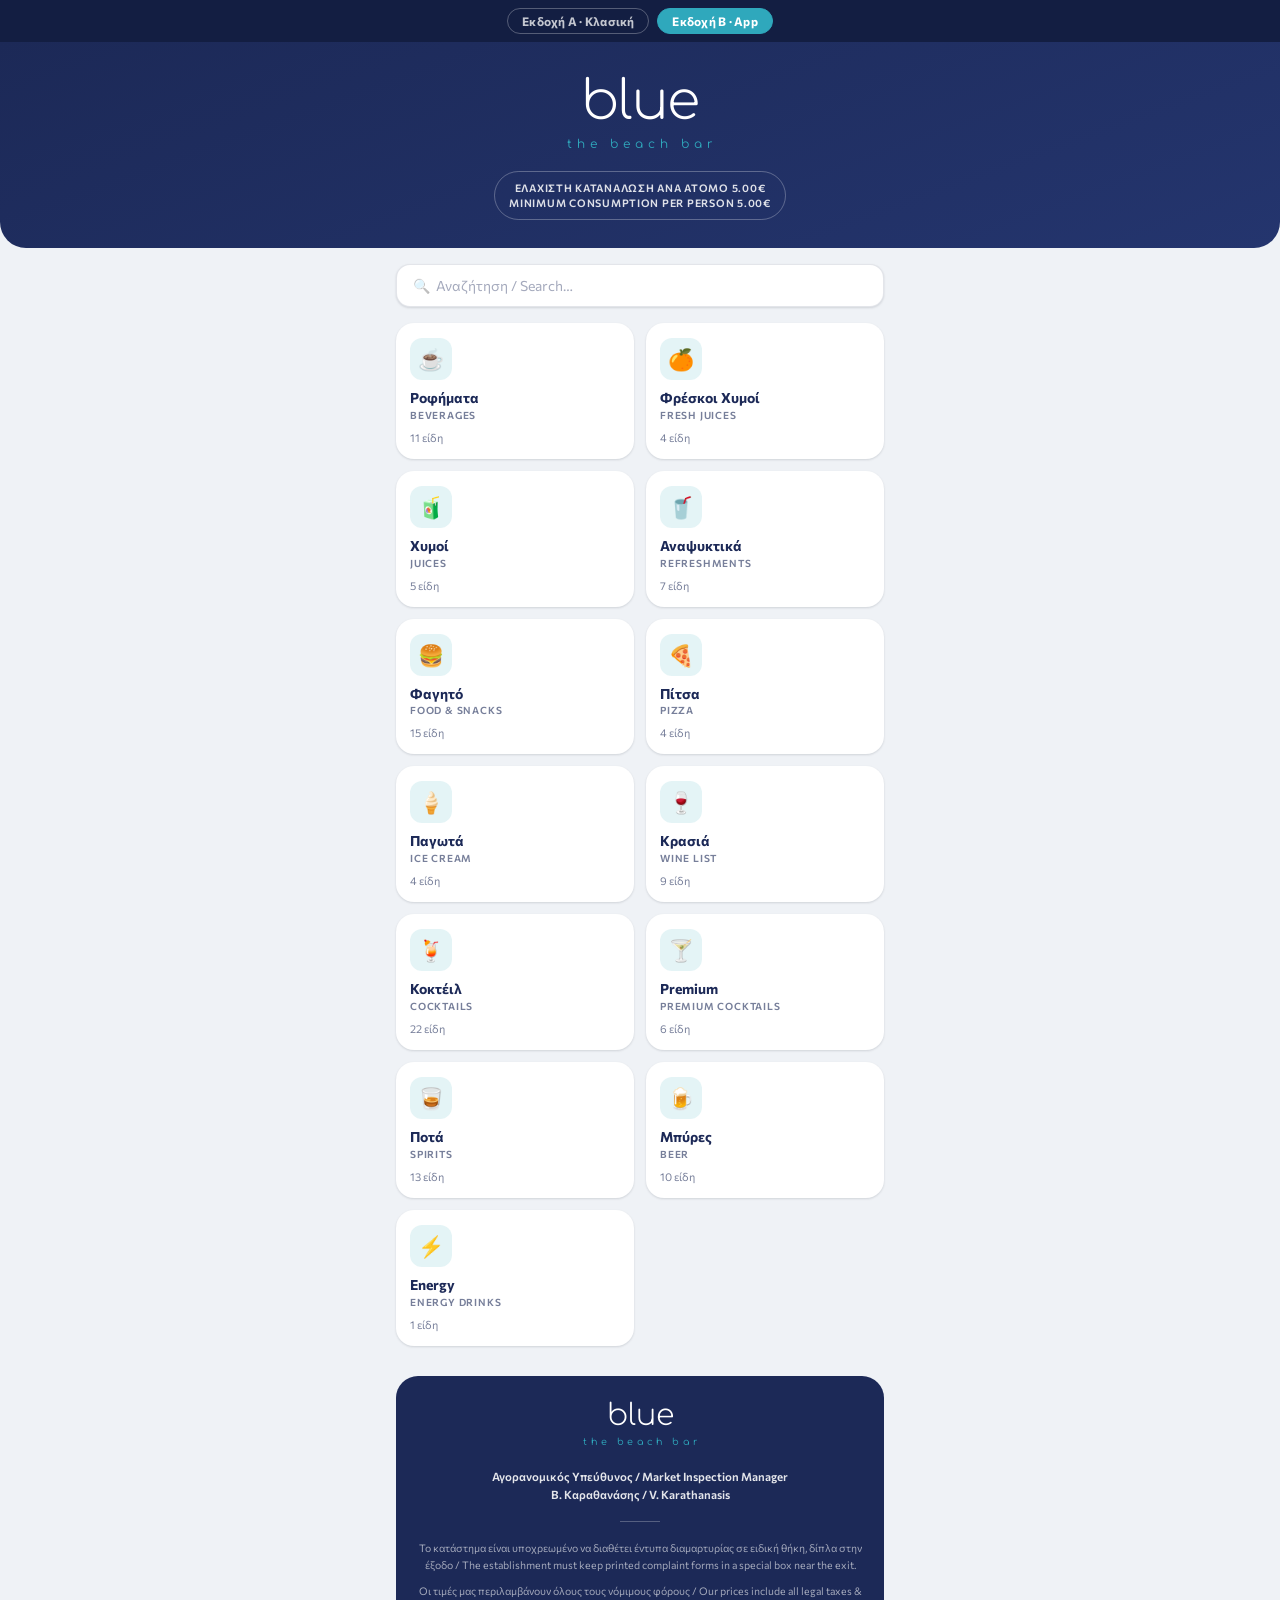
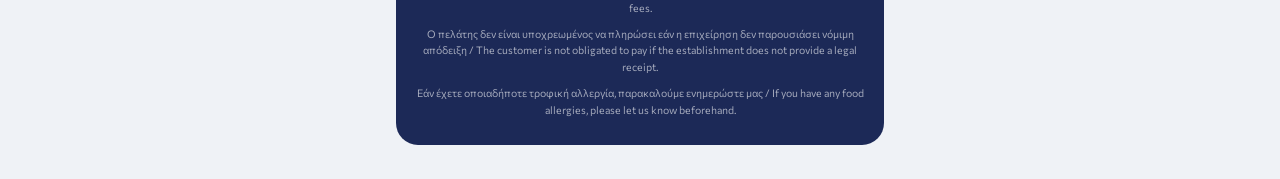
==== v2.html @ 61b1cc61 "Add app-style second design version with version-switcher tabs A sticky tab bar on both pages switch" ====
<!DOCTYPE html>
<html lang="el">
<head>
  <meta charset="utf-8">
  <meta name="viewport" content="width=device-width, initial-scale=1">
  <title>blue — the beach bar · Μενού (Εκδοχή Β)</title>
  <meta name="description" content="blue — the beach bar. Ψηφιακός κατάλογος σε στυλ εφαρμογής: κατηγορίες, αναζήτηση, τιμές.">
  <link rel="preconnect" href="https://fonts.googleapis.com">
  <link rel="preconnect" href="https://fonts.gstatic.com" crossorigin>
  <link href="https://fonts.googleapis.com/css2?family=Comfortaa:wght@300;400;500;700&family=Commissioner:wght@300;400;500;600;700;800&display=swap" rel="stylesheet">
  <link rel="stylesheet" href="version-tabs.css">
  <link rel="stylesheet" href="v2.css">
  <script src="menu-data.js" defer></script>
  <script src="v2.js" defer></script>
</head>
<body>

<nav class="version-tabs" aria-label="Εκδοχές σχεδίασης">
  <a href="index.html">Εκδοχή Α · Κλασική</a>
  <a href="v2.html" class="active" aria-current="page">Εκδοχή Β · App</a>
</nav>

<div id="app"></div>

</body>
</html>
---- version-tabs.css ----
/* Shared switcher between the two design versions (Εκδοχή Α / Εκδοχή Β) */

.version-tabs {
  position: sticky;
  top: 0;
  z-index: 60;
  height: 42px;
  box-sizing: border-box;
  display: flex;
  align-items: center;
  justify-content: center;
  gap: 8px;
  background: #131E42;
}

.version-tabs a {
  border: 1px solid rgba(255, 255, 255, 0.28);
  border-radius: 999px;
  padding: 5px 14px;
  font-family: 'Commissioner', sans-serif;
  font-size: 12px;
  font-weight: 700;
  letter-spacing: 0.02em;
  color: rgba(255, 255, 255, 0.75);
  text-decoration: none;
  white-space: nowrap;
}

.version-tabs a:hover {
  color: #FFFFFF;
  border-color: rgba(255, 255, 255, 0.6);
}

.version-tabs a.active {
  background: var(--accent, #2FA8BC);
  border-color: var(--accent, #2FA8BC);
  color: #FFFFFF;
}
---- v2.css ----
/* blue — the beach bar · Εκδοχή Β (app-style digital menu) */

:root {
  --accent: #2FA8BC;
  --navy: #1C2957;
  --bg: #EFF2F6;
  --muted: rgba(28, 41, 87, 0.6);
  --card-shadow: 0 1px 2px rgba(16, 24, 40, 0.06), 0 1px 3px rgba(16, 24, 40, 0.08);
}

html {
  scroll-behavior: smooth;
}

body {
  margin: 0;
  background: var(--bg);
  font-family: 'Commissioner', 'Comfortaa', sans-serif;
  color: var(--navy);
  -webkit-font-smoothing: antialiased;
}

a {
  text-decoration: none;
  color: inherit;
}

button {
  font: inherit;
  color: inherit;
  background: none;
  border: none;
  padding: 0;
  cursor: pointer;
}

.shell {
  max-width: 520px;
  margin: 0 auto;
}

/* Home: hero */

.hero {
  background: linear-gradient(160deg, #1C2957 0%, #24356E 100%);
  border-radius: 0 0 26px 26px;
  text-align: center;
  padding: 36px 20px 28px;
}

.hero-logo {
  font-family: 'Comfortaa', sans-serif;
  font-weight: 300;
  font-size: 54px;
  line-height: 0.9;
  color: #FFFFFF;
  letter-spacing: -0.02em;
}

.hero-tagline {
  font-family: 'Comfortaa', sans-serif;
  font-size: 12px;
  color: var(--accent);
  letter-spacing: 0.4em;
  text-indent: 0.4em;
  margin-top: 10px;
}

.hero-badge {
  display: inline-block;
  border: 1px solid rgba(255, 255, 255, 0.28);
  color: rgba(255, 255, 255, 0.85);
  font-size: 10.5px;
  font-weight: 600;
  letter-spacing: 0.07em;
  text-transform: uppercase;
  padding: 8px 14px;
  border-radius: 999px;
  margin-top: 20px;
  line-height: 1.5;
}

/* Home: search */

.search-wrap {
  padding: 16px 16px 0;
}

.search {
  width: 100%;
  box-sizing: border-box;
  background: #FFFFFF;
  border: 1px solid rgba(28, 41, 87, 0.12);
  border-radius: 14px;
  box-shadow: var(--card-shadow);
  padding: 12px 16px;
  font: inherit;
  font-size: 14px;
  color: var(--navy);
  outline: none;
}

.search::placeholder {
  color: rgba(28, 41, 87, 0.4);
}

.search:focus {
  border-color: var(--accent);
}

/* Home: category grid */

.grid {
  display: grid;
  grid-template-columns: repeat(2, 1fr);
  gap: 12px;
  padding: 16px;
}

.tile {
  display: flex;
  flex-direction: column;
  align-items: flex-start;
  gap: 10px;
  background: #FFFFFF;
  border-radius: 18px;
  padding: 15px 14px;
  box-shadow: var(--card-shadow);
  text-align: left;
}

.tile:hover .tile-name {
  color: var(--accent);
}

.tile-icon {
  width: 42px;
  height: 42px;
  border-radius: 12px;
  background: rgba(47, 168, 188, 0.13);
  display: grid;
  place-items: center;
  font-size: 21px;
}

.tile-name {
  font-size: 14px;
  font-weight: 700;
  line-height: 1.2;
}

.tile-sub {
  font-size: 10px;
  font-weight: 600;
  letter-spacing: 0.08em;
  text-transform: uppercase;
  color: var(--muted);
  margin-top: 2px;
}

.tile-count {
  font-size: 11px;
  color: var(--muted);
}

/* Category screen */

.appbar {
  position: sticky;
  top: 42px; /* below the version-tabs bar */
  z-index: 40;
  background: rgba(255, 255, 255, 0.92);
  backdrop-filter: blur(12px);
  -webkit-backdrop-filter: blur(12px);
  border-bottom: 1px solid rgba(28, 41, 87, 0.08);
}

.appbar-row {
  max-width: 520px;
  margin: 0 auto;
  display: flex;
  align-items: center;
  gap: 12px;
  padding: 10px 14px 8px;
}

.back {
  flex-shrink: 0;
  width: 34px;
  height: 34px;
  border-radius: 50%;
  border: 1px solid rgba(28, 41, 87, 0.16);
  background: #FFFFFF;
  display: grid;
  place-items: center;
  font-size: 16px;
  line-height: 1;
}

.back:hover {
  border-color: var(--accent);
  color: var(--accent);
}

.appbar-title {
  font-family: 'Comfortaa', sans-serif;
  font-size: 14.5px;
  font-weight: 700;
  letter-spacing: 0.04em;
  line-height: 1.25;
}

.appbar-note {
  font-size: 10.5px;
  font-weight: 600;
  letter-spacing: 0.05em;
  text-transform: uppercase;
  color: var(--muted);
  margin-top: 1px;
}

.chips {
  max-width: 520px;
  margin: 0 auto;
  display: flex;
  gap: 8px;
  overflow-x: auto;
  scrollbar-width: none;
  padding: 2px 14px 10px;
}

.chips::-webkit-scrollbar {
  display: none;
}

.chip {
  flex-shrink: 0;
  border: 1px solid rgba(28, 41, 87, 0.14);
  background: #FFFFFF;
  border-radius: 999px;
  padding: 6px 12px;
  font-size: 12px;
  font-weight: 600;
  white-space: nowrap;
}

.chip.active {
  background: var(--accent);
  border-color: var(--accent);
  color: #FFFFFF;
}

/* Item cards */

.items {
  display: grid;
  gap: 10px;
  padding: 14px 16px 30px;
}

.subheading {
  font-size: 11.5px;
  font-weight: 800;
  letter-spacing: 0.14em;
  text-transform: uppercase;
  color: var(--accent);
  margin: 10px 2px 0;
}

.card {
  display: flex;
  align-items: flex-start;
  justify-content: space-between;
  gap: 12px;
  background: #FFFFFF;
  border-radius: 16px;
  padding: 13px 14px;
  box-shadow: var(--card-shadow);
}

.card-name {
  font-size: 14.5px;
  font-weight: 700;
  line-height: 1.35;
}

.card-desc {
  font-size: 12px;
  color: var(--muted);
  line-height: 1.5;
  margin-top: 3px;
}

.card-cat {
  display: inline-block;
  font-size: 10px;
  font-weight: 700;
  letter-spacing: 0.06em;
  text-transform: uppercase;
  color: var(--accent);
  background: rgba(47, 168, 188, 0.12);
  border-radius: 999px;
  padding: 3px 9px;
  margin-top: 7px;
}

.card-price {
  flex-shrink: 0;
  font-size: 14.5px;
  font-weight: 800;
  font-variant-numeric: tabular-nums;
  white-space: nowrap;
  color: var(--accent);
}

.section-foot {
  font-size: 11.5px;
  color: var(--muted);
  padding: 2px 4px;
}

.empty {
  text-align: center;
  font-size: 13px;
  color: var(--muted);
  padding: 26px 16px;
}

/* Legal / footer card */

.legal-card {
  background: var(--navy);
  border-radius: 22px;
  margin: 14px 16px 34px;
  padding: 26px 20px;
  text-align: center;
}

.legal-logo {
  font-family: 'Comfortaa', sans-serif;
  font-weight: 300;
  font-size: 30px;
  color: #FFFFFF;
  line-height: 0.9;
}

.legal-tagline {
  font-family: 'Comfortaa', sans-serif;
  font-size: 9.5px;
  color: var(--accent);
  letter-spacing: 0.38em;
  text-indent: 0.38em;
  margin-top: 8px;
}

.legal-inspector {
  font-size: 11.5px;
  font-weight: 600;
  color: rgba(255, 255, 255, 0.88);
  margin-top: 20px;
  line-height: 1.6;
}

.legal-divider {
  width: 40px;
  height: 1px;
  background: rgba(255, 255, 255, 0.25);
  margin: 18px auto;
}

.legal-lines {
  display: grid;
  gap: 9px;
}

.legal-line {
  font-size: 10.5px;
  color: rgba(255, 255, 255, 0.6);
  line-height: 1.6;
}
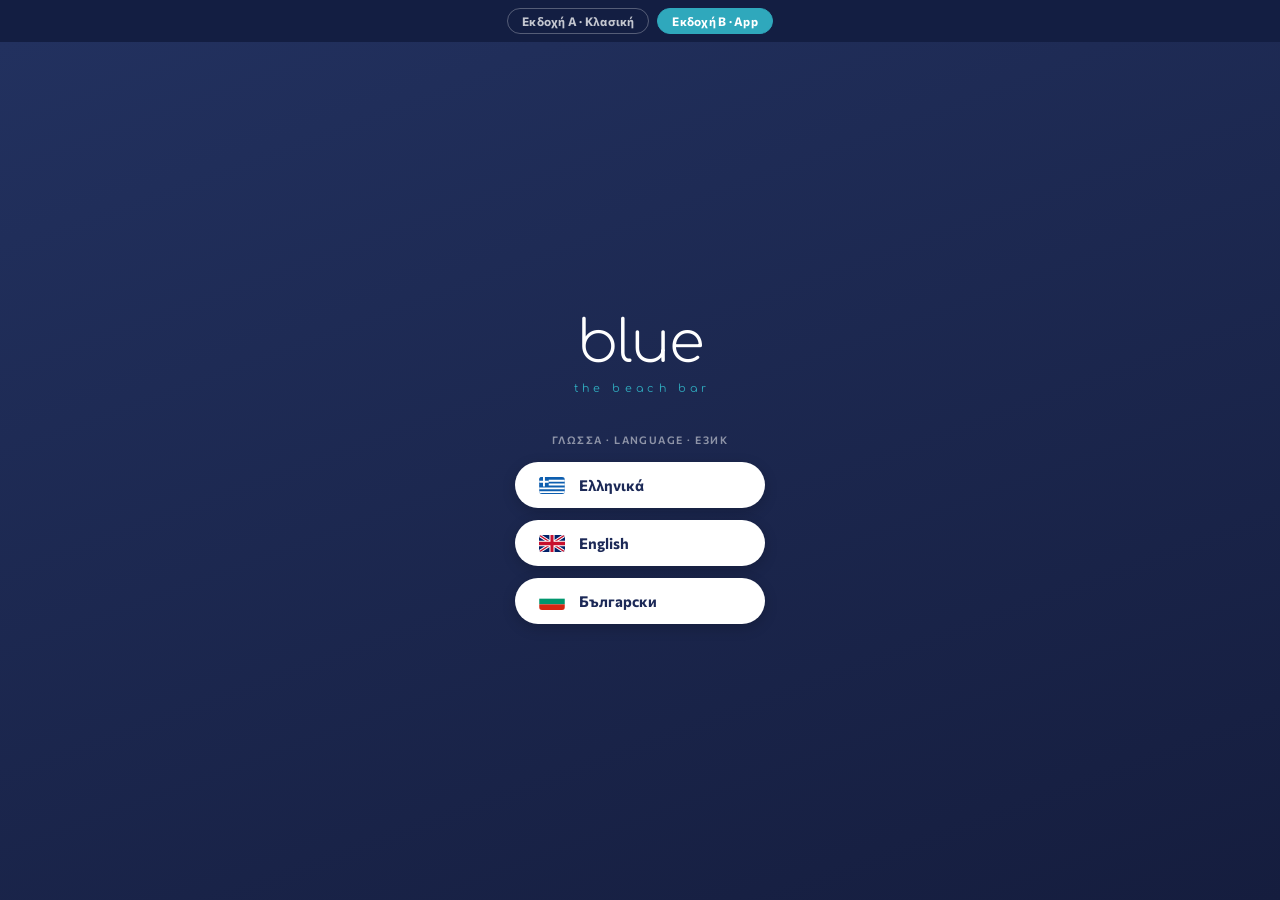
==== commit 8d89a4c4: "Add language gate and full GR/EN/BG translations to app version Scanning the QR now lands on a brand" ====
--- a/v2.html
+++ b/v2.html
@@ -11,6 +11,7 @@
   <link rel="stylesheet" href="version-tabs.css">
   <link rel="stylesheet" href="v2.css">
   <script src="menu-data.js" defer></script>
+  <script src="v2-i18n.js" defer></script>
   <script src="v2.js" defer></script>
 </head>
 <body>
--- a/v2.css
+++ b/v2.css
@@ -39,223 +39,320 @@
   margin: 0 auto;
 }
 
-/* Home: hero */
-
-.hero {
-  background: linear-gradient(160deg, #1C2957 0%, #24356E 100%);
-  border-radius: 0 0 26px 26px;
+/* Home: cover with logo card (parco-style) */
+
+.cover {
+  position: relative;
+  height: 216px;
+  overflow: hidden;
+}
+
+.cover svg {
+  display: block;
+  width: 100%;
+  height: 100%;
+}
+
+.logo-card {
+  position: absolute;
+  left: 18px;
+  top: 50%;
+  transform: translateY(-50%);
+  background: #FFFFFF;
+  border-radius: 20px;
+  padding: 22px 26px;
   text-align: center;
-  padding: 36px 20px 28px;
-}
-
-.hero-logo {
+  box-shadow: 0 4px 14px rgba(16, 24, 40, 0.14);
+}
+
+.logo-card-name {
+  font-family: 'Comfortaa', sans-serif;
+  font-weight: 400;
+  font-size: 36px;
+  line-height: 0.9;
+  color: var(--navy);
+  letter-spacing: -0.02em;
+}
+
+.logo-card-tag {
+  font-family: 'Comfortaa', sans-serif;
+  font-size: 8.5px;
+  color: var(--accent);
+  letter-spacing: 0.3em;
+  text-indent: 0.3em;
+  margin-top: 8px;
+}
+
+.lang-chip {
+  position: absolute;
+  top: 14px;
+  right: 14px;
+  width: 42px;
+  height: 42px;
+  border-radius: 50%;
+  border: none;
+  padding: 0;
+  background: #FFFFFF;
+  display: grid;
+  place-items: center;
+  cursor: pointer;
+  box-shadow: 0 3px 10px rgba(0, 0, 0, 0.22);
+}
+
+.lang-chip .flag {
+  width: 22px;
+  height: 15px;
+}
+
+/* Language gate (first screen after scanning) */
+
+.gate {
+  min-height: calc(100vh - 42px);
+  box-sizing: border-box;
+  display: grid;
+  place-items: center;
+  padding: 40px 24px;
+  background: linear-gradient(160deg, #22315F 0%, #151D3E 100%);
+}
+
+.gate-inner {
+  text-align: center;
+}
+
+.gate-logo {
   font-family: 'Comfortaa', sans-serif;
   font-weight: 300;
-  font-size: 54px;
+  font-size: 58px;
   line-height: 0.9;
   color: #FFFFFF;
   letter-spacing: -0.02em;
-}
-
-.hero-tagline {
-  font-family: 'Comfortaa', sans-serif;
-  font-size: 12px;
+  animation: loader-logo-in 0.4s cubic-bezier(0.2, 0.8, 0.3, 1) both;
+}
+
+.gate-tag {
+  font-family: 'Comfortaa', sans-serif;
+  font-size: 11px;
   color: var(--accent);
   letter-spacing: 0.4em;
   text-indent: 0.4em;
-  margin-top: 10px;
-}
-
-.hero-badge {
-  display: inline-block;
-  border: 1px solid rgba(255, 255, 255, 0.28);
-  color: rgba(255, 255, 255, 0.85);
+  margin-top: 12px;
+  animation: loader-tag-in 0.4s ease 0.08s both;
+}
+
+.gate-hint {
   font-size: 10.5px;
   font-weight: 600;
-  letter-spacing: 0.07em;
+  letter-spacing: 0.14em;
   text-transform: uppercase;
-  padding: 8px 14px;
+  color: rgba(255, 255, 255, 0.5);
+  margin-top: 38px;
+  animation: gate-item-in 0.35s ease 0.15s both;
+}
+
+.gate-langs {
+  display: grid;
+  gap: 12px;
+  margin-top: 16px;
+  min-width: 250px;
+}
+
+.lang-btn {
+  display: flex;
+  align-items: center;
+  gap: 14px;
+  background: #FFFFFF;
+  border: none;
   border-radius: 999px;
-  margin-top: 20px;
-  line-height: 1.5;
-}
-
-/* Home: search */
-
-.search-wrap {
-  padding: 16px 16px 0;
-}
-
-.search {
-  width: 100%;
-  box-sizing: border-box;
+  padding: 14px 24px;
+  font: inherit;
+  font-size: 15px;
+  font-weight: 700;
+  color: var(--navy);
+  cursor: pointer;
+  box-shadow: 0 4px 14px rgba(0, 0, 0, 0.18);
+  transition: transform 0.12s ease;
+  animation: gate-item-in 0.35s ease both;
+}
+
+.gate-langs .lang-btn:nth-child(1) { animation-delay: 0.2s; }
+.gate-langs .lang-btn:nth-child(2) { animation-delay: 0.28s; }
+.gate-langs .lang-btn:nth-child(3) { animation-delay: 0.36s; }
+
+.lang-btn:hover {
+  transform: translateY(-1px);
+}
+
+.lang-btn-flag {
+  display: grid;
+  place-items: center;
+}
+
+.flag {
+  display: block;
+  border-radius: 3px;
+}
+
+@keyframes gate-item-in {
+  from { opacity: 0; transform: translateY(8px); }
+  to { opacity: 1; transform: none; }
+}
+
+.min-note {
+  padding: 14px 24px 0;
+  text-align: center;
+  font-size: 10px;
+  font-weight: 600;
+  letter-spacing: 0.06em;
+  color: var(--muted);
+  line-height: 1.6;
+}
+
+/* Home: big category cards (name left, illustration right) */
+
+.cat-cards {
+  display: grid;
+  gap: 13px;
+  padding: 16px 14px 4px;
+}
+
+.cat-card {
+  display: flex;
+  align-items: stretch;
+  justify-content: space-between;
   background: #FFFFFF;
-  border: 1px solid rgba(28, 41, 87, 0.12);
-  border-radius: 14px;
+  border-radius: 12px;
+  overflow: hidden;
+  min-height: 104px;
   box-shadow: var(--card-shadow);
-  padding: 12px 16px;
-  font: inherit;
-  font-size: 14px;
-  color: var(--navy);
-  outline: none;
-}
-
-.search::placeholder {
-  color: rgba(28, 41, 87, 0.4);
-}
-
-.search:focus {
-  border-color: var(--accent);
-}
-
-/* Home: category grid */
-
-.grid {
-  display: grid;
-  grid-template-columns: repeat(2, 1fr);
-  gap: 12px;
-  padding: 16px;
-}
-
-.tile {
+  transition: transform 0.12s ease, box-shadow 0.12s ease;
+}
+
+.cat-card:hover {
+  transform: translateY(-1px);
+  box-shadow: 0 3px 10px rgba(16, 24, 40, 0.12), 0 1px 3px rgba(16, 24, 40, 0.08);
+}
+
+.cat-card-body {
   display: flex;
   flex-direction: column;
-  align-items: flex-start;
-  gap: 10px;
-  background: #FFFFFF;
-  border-radius: 18px;
-  padding: 15px 14px;
-  box-shadow: var(--card-shadow);
-  text-align: left;
-}
-
-.tile:hover .tile-name {
-  color: var(--accent);
-}
-
-.tile-icon {
-  width: 42px;
-  height: 42px;
-  border-radius: 12px;
-  background: rgba(47, 168, 188, 0.13);
-  display: grid;
-  place-items: center;
+  justify-content: center;
+  padding: 18px 14px 18px 22px;
+  min-width: 0;
+}
+
+.cat-card-name {
   font-size: 21px;
-}
-
-.tile-name {
-  font-size: 14px;
   font-weight: 700;
-  line-height: 1.2;
-}
-
-.tile-sub {
-  font-size: 10px;
-  font-weight: 600;
-  letter-spacing: 0.08em;
+  line-height: 1.15;
+  letter-spacing: -0.01em;
+  color: var(--navy);
+}
+
+.cat-card-sub {
+  font-size: 10.5px;
+  font-weight: 600;
+  letter-spacing: 0.1em;
   text-transform: uppercase;
   color: var(--muted);
-  margin-top: 2px;
-}
-
-.tile-count {
-  font-size: 11px;
-  color: var(--muted);
-}
-
-/* Category screen */
-
-.appbar {
-  position: sticky;
-  top: 42px; /* below the version-tabs bar */
-  z-index: 40;
-  background: rgba(255, 255, 255, 0.92);
-  backdrop-filter: blur(12px);
-  -webkit-backdrop-filter: blur(12px);
-  border-bottom: 1px solid rgba(28, 41, 87, 0.08);
-}
-
-.appbar-row {
-  max-width: 520px;
-  margin: 0 auto;
-  display: flex;
+  margin-top: 6px;
+}
+
+.cat-art {
+  flex-shrink: 0;
+  width: 35%;
+  max-width: 170px;
+}
+
+.cat-art svg {
+  display: block;
+  width: 100%;
+  height: 100%;
+}
+
+/* Category screen (parco-style: back pill, header card, item cards) */
+
+.back-pill {
+  display: inline-flex;
   align-items: center;
   gap: 12px;
-  padding: 10px 14px 8px;
-}
-
-.back {
-  flex-shrink: 0;
-  width: 34px;
-  height: 34px;
-  border-radius: 50%;
-  border: 1px solid rgba(28, 41, 87, 0.16);
-  background: #FFFFFF;
-  display: grid;
-  place-items: center;
-  font-size: 16px;
-  line-height: 1;
-}
-
-.back:hover {
-  border-color: var(--accent);
-  color: var(--accent);
-}
-
-.appbar-title {
-  font-family: 'Comfortaa', sans-serif;
-  font-size: 14.5px;
-  font-weight: 700;
-  letter-spacing: 0.04em;
-  line-height: 1.25;
-}
-
-.appbar-note {
-  font-size: 10.5px;
-  font-weight: 600;
-  letter-spacing: 0.05em;
-  text-transform: uppercase;
-  color: var(--muted);
-  margin-top: 1px;
-}
-
-.chips {
-  max-width: 520px;
-  margin: 0 auto;
-  display: flex;
-  gap: 8px;
-  overflow-x: auto;
-  scrollbar-width: none;
-  padding: 2px 14px 10px;
-}
-
-.chips::-webkit-scrollbar {
-  display: none;
-}
-
-.chip {
-  flex-shrink: 0;
-  border: 1px solid rgba(28, 41, 87, 0.14);
+  margin: 20px 14px 4px;
   background: #FFFFFF;
   border-radius: 999px;
-  padding: 6px 12px;
-  font-size: 12px;
-  font-weight: 600;
-  white-space: nowrap;
-}
-
-.chip.active {
-  background: var(--accent);
-  border-color: var(--accent);
-  color: #FFFFFF;
+  padding: 13px 24px 13px 18px;
+  box-shadow: var(--card-shadow);
+  font-size: 15.5px;
+  font-weight: 600;
+  color: var(--navy);
+}
+
+.back-pill:hover {
+  color: var(--accent);
+}
+
+.back-pill-chevron {
+  font-size: 22px;
+  line-height: 0.8;
+  font-weight: 400;
+  color: rgba(28, 41, 87, 0.55);
+  transform: translateY(-1px);
+}
+
+.cat-head {
+  display: flex;
+  align-items: center;
+  justify-content: space-between;
+  gap: 14px;
+  background: #CAD2E6;
+  border-radius: 12px;
+  margin: 14px 14px 0;
+  padding: 18px 16px 18px 22px;
+  min-height: 96px;
+}
+
+.cat-head-name {
+  font-size: 25px;
+  font-weight: 700;
+  line-height: 1.15;
+  letter-spacing: -0.01em;
+  color: var(--navy);
+}
+
+.cat-head-sub {
+  font-size: 10.5px;
+  font-weight: 600;
+  letter-spacing: 0.1em;
+  text-transform: uppercase;
+  color: rgba(28, 41, 87, 0.55);
+  margin-top: 6px;
+}
+
+.cat-head-note {
+  font-size: 11.5px;
+  font-weight: 600;
+  color: rgba(28, 41, 87, 0.7);
+  margin-top: 8px;
+}
+
+.cat-head-art {
+  flex-shrink: 0;
+  width: 96px;
+  height: 96px;
+  border-radius: 12px;
+  overflow: hidden;
+}
+
+.cat-head-art svg {
+  display: block;
+  width: 100%;
+  height: 100%;
 }
 
 /* Item cards */
 
 .items {
   display: grid;
-  gap: 10px;
-  padding: 14px 16px 30px;
+  gap: 13px;
+  padding: 14px 14px 30px;
 }
 
 .subheading {
@@ -264,53 +361,69 @@
   letter-spacing: 0.14em;
   text-transform: uppercase;
   color: var(--accent);
-  margin: 10px 2px 0;
+  margin: 10px 4px 0;
 }
 
 .card {
   display: flex;
   align-items: flex-start;
   justify-content: space-between;
-  gap: 12px;
+  gap: 14px;
   background: #FFFFFF;
-  border-radius: 16px;
-  padding: 13px 14px;
+  border-radius: 12px;
+  padding: 15px 15px 14px 16px;
   box-shadow: var(--card-shadow);
 }
 
+.card-body {
+  flex: 1;
+  min-width: 0;
+  display: flex;
+  flex-direction: column;
+  align-items: flex-start;
+}
+
+.card-photo {
+  flex-shrink: 0;
+  width: 92px;
+  height: 92px;
+  border-radius: 12px;
+  overflow: hidden;
+}
+
+.card-photo img,
+.card-photo svg {
+  display: block;
+  width: 100%;
+  height: 100%;
+  object-fit: cover;
+}
+
 .card-name {
-  font-size: 14.5px;
+  font-size: 17px;
+  font-weight: 600;
+  line-height: 1.3;
+  color: var(--navy);
+}
+
+.card-desc {
+  font-size: 13px;
+  color: var(--muted);
+  line-height: 1.55;
+  margin-top: 6px;
+}
+
+.card-price {
+  display: inline-block;
+  margin-top: 13px;
+  background: rgba(28, 41, 87, 0.07);
+  border-radius: 10px;
+  padding: 8px 14px;
+  font-size: 14px;
   font-weight: 700;
-  line-height: 1.35;
-}
-
-.card-desc {
-  font-size: 12px;
-  color: var(--muted);
-  line-height: 1.5;
-  margin-top: 3px;
-}
-
-.card-cat {
-  display: inline-block;
-  font-size: 10px;
-  font-weight: 700;
-  letter-spacing: 0.06em;
-  text-transform: uppercase;
-  color: var(--accent);
-  background: rgba(47, 168, 188, 0.12);
-  border-radius: 999px;
-  padding: 3px 9px;
-  margin-top: 7px;
-}
-
-.card-price {
-  flex-shrink: 0;
-  font-size: 14.5px;
-  font-weight: 800;
   font-variant-numeric: tabular-nums;
   white-space: nowrap;
-  color: var(--accent);
+  color: var(--navy);
 }
 
 .section-foot {
@@ -319,11 +432,106 @@
   padding: 2px 4px;
 }
 
-.empty {
+/* Branded splash between screens */
+
+.loader {
+  min-height: calc(100vh - 42px);
+  display: grid;
+  place-items: center;
+  background: linear-gradient(160deg, #22315F 0%, #151D3E 100%);
+  animation: loader-in 0.15s ease both;
+}
+
+.loader-inner {
   text-align: center;
-  font-size: 13px;
-  color: var(--muted);
-  padding: 26px 16px;
+}
+
+.loader-logo {
+  font-family: 'Comfortaa', sans-serif;
+  font-weight: 300;
+  font-size: 58px;
+  line-height: 0.9;
+  color: #FFFFFF;
+  letter-spacing: -0.02em;
+  animation: loader-logo-in 0.4s cubic-bezier(0.2, 0.8, 0.3, 1) both;
+}
+
+.loader-tag {
+  font-family: 'Comfortaa', sans-serif;
+  font-size: 11px;
+  color: var(--accent);
+  letter-spacing: 0.4em;
+  text-indent: 0.4em;
+  margin-top: 12px;
+  animation: loader-tag-in 0.4s ease 0.08s both;
+}
+
+.loader-dots {
+  display: flex;
+  justify-content: center;
+  gap: 7px;
+  margin-top: 28px;
+}
+
+.loader-dot {
+  width: 7px;
+  height: 7px;
+  border-radius: 50%;
+  background: rgba(255, 255, 255, 0.35);
+  animation: loader-dot 0.55s ease-in-out infinite;
+}
+
+.loader-dot:nth-child(2) {
+  animation-delay: 0.1s;
+}
+
+.loader-dot:nth-child(3) {
+  animation-delay: 0.2s;
+}
+
+@keyframes loader-in {
+  from { opacity: 0; }
+  to { opacity: 1; }
+}
+
+@keyframes loader-logo-in {
+  from { opacity: 0; transform: scale(0.82) translateY(8px); }
+  to { opacity: 1; transform: none; }
+}
+
+@keyframes loader-tag-in {
+  from { opacity: 0; letter-spacing: 0.6em; transform: translateY(6px); }
+  to { opacity: 1; letter-spacing: 0.4em; transform: none; }
+}
+
+@keyframes loader-dot {
+  0%, 100% { transform: translateY(0); opacity: 0.35; }
+  50% { transform: translateY(-5px); opacity: 1; background: var(--accent); }
+}
+
+/* Destination screen slides in softly after the splash */
+
+#app.screen-in {
+  animation: screen-in 0.3s ease both;
+}
+
+@keyframes screen-in {
+  from { opacity: 0; transform: translateY(10px); }
+  to { opacity: 1; transform: none; }
+}
+
+@media (prefers-reduced-motion: reduce) {
+  .loader,
+  .loader-logo,
+  .loader-tag,
+  .loader-dot,
+  .gate-logo,
+  .gate-tag,
+  .gate-hint,
+  .lang-btn,
+  #app.screen-in {
+    animation: none;
+  }
 }
 
 /* Legal / footer card */
